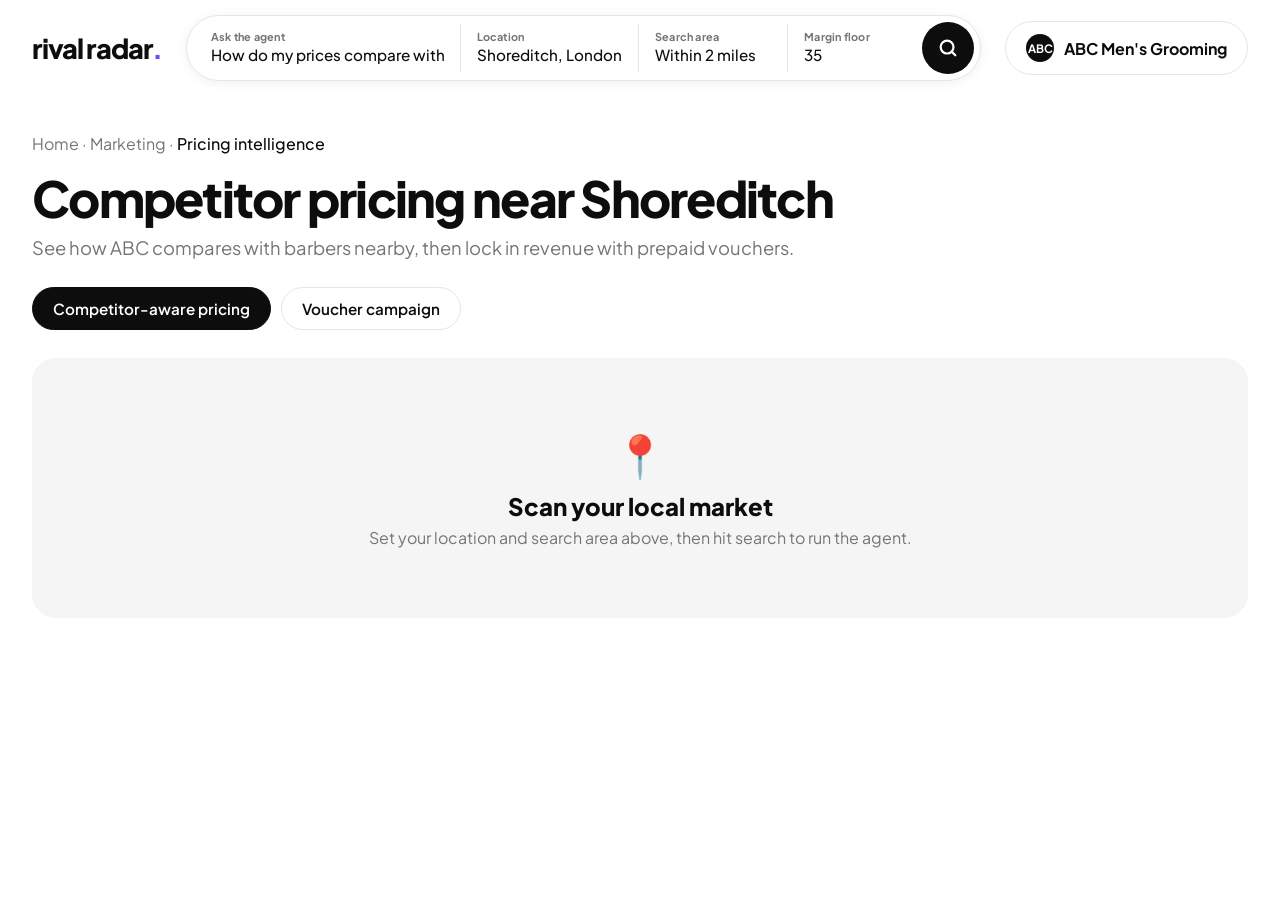
==== static/index.html @ 43eb291f "Fresha-style UI + FastAPI backend" ====
<!DOCTYPE html>
<html lang="en">
<head>
<meta charset="UTF-8"><meta name="viewport" content="width=device-width,initial-scale=1">
<title>Rival Radar · ABC Men's Grooming</title>
<link href="https://fonts.googleapis.com/css2?family=Plus+Jakarta+Sans:wght@400;500;600;700;800&display=swap" rel="stylesheet">
<style>
:root{--ink:#0D0D0D;--mut:#757575;--line:#E5E5E5;--soft:#F5F5F5;--purple:#6950F3;--green:#0F8A4A;--amber:#B45309}
*{box-sizing:border-box}
body{margin:0;font-family:'Plus Jakarta Sans',sans-serif;color:var(--ink);background:#fff;-webkit-font-smoothing:antialiased}
.wrap{max-width:1280px;margin:0 auto;padding:0 32px}
header{position:sticky;top:0;background:#fff;z-index:10;border-bottom:1px solid transparent}
.bar{display:flex;align-items:center;gap:24px;height:96px}
.logo{font-weight:800;font-size:1.7rem;letter-spacing:-.04em;white-space:nowrap}
.logo i{color:var(--purple);font-style:normal}
.search{flex:1;display:flex;align-items:center;border:1px solid var(--line);border-radius:999px;box-shadow:0 2px 12px rgba(0,0,0,.06);padding:6px 6px 6px 8px;max-width:900px;margin:0 auto}
.f{flex:1;padding:6px 16px;border-right:1px solid var(--line);min-width:0}
.f:last-of-type{border-right:0}
.f small{display:block;font-size:.68rem;font-weight:700;color:var(--mut);letter-spacing:.02em}
.f input,.f select{border:0;outline:0;font:500 .95rem 'Plus Jakarta Sans';width:100%;background:transparent;color:var(--ink);padding:2px 0;appearance:none}
.go{width:52px;height:52px;border-radius:50%;background:var(--ink);border:0;color:#fff;cursor:pointer;display:grid;place-items:center;flex-shrink:0;transition:.15s}
.go:hover{transform:scale(1.05)}.go:disabled{opacity:.5}
.acct{border:1px solid var(--line);border-radius:999px;padding:12px 20px;font-weight:700;white-space:nowrap;display:flex;gap:10px;align-items:center}
.av{width:28px;height:28px;border-radius:50%;background:var(--ink);color:#fff;display:grid;place-items:center;font-size:.72rem}
.crumb{color:var(--mut);margin:36px 0 18px;font-size:1rem}.crumb b{color:var(--ink);font-weight:500}
h1{font-size:3.1rem;font-weight:800;letter-spacing:-.035em;margin:0 0 12px;line-height:1.05}
.lede{color:var(--mut);font-size:1.15rem;margin:0 0 28px}.lede a{color:var(--purple);text-decoration:none;cursor:pointer}
.chips{display:flex;gap:10px;margin-bottom:28px}
.chip{border:1px solid var(--line);background:#fff;border-radius:999px;padding:11px 20px;font:600 .95rem 'Plus Jakarta Sans';cursor:pointer;color:var(--ink)}
.chip.on{background:var(--ink);color:#fff;border-color:var(--ink)}
.kpis{display:grid;grid-template-columns:repeat(4,1fr);gap:16px;margin-bottom:32px}
.kpi{background:var(--soft);border-radius:20px;padding:22px 24px}
.kpi .l{color:var(--mut);font-size:.88rem;font-weight:500}
.kpi .v{font-size:2rem;font-weight:800;letter-spacing:-.03em;margin-top:6px}
.kpi .d{font-size:.85rem;color:var(--mut);margin-top:2px}
h2{font-size:1.6rem;font-weight:800;letter-spacing:-.025em;margin:8px 0 16px}
.brief{border:1px solid var(--line);border-radius:20px;padding:24px 28px;margin-bottom:36px;display:flex;gap:18px}
.brief .ic{width:44px;height:44px;border-radius:50%;background:#F0EDFF;color:var(--purple);display:grid;place-items:center;font-size:1.2rem;flex-shrink:0}
.brief p{margin:0;line-height:1.7;white-space:pre-wrap;color:#333}
.grid2{display:grid;grid-template-columns:1fr 1fr;gap:14px;margin-bottom:36px}
.row{background:var(--soft);border-radius:18px;padding:20px 24px;display:flex;justify-content:space-between;align-items:center;gap:16px;transition:.15s}
.row:hover{background:#EFEFEF}
.row .n{font-weight:700;font-size:1.08rem}
.row .s{color:var(--mut);font-size:.92rem;margin-top:4px}
.row .p{text-align:right;white-space:nowrap}
.row .p .now{font-weight:700;font-size:1.15rem}
.row .p del{color:var(--mut);font-size:.92rem;margin-right:6px}
.tag{display:inline-block;font-size:.76rem;font-weight:700;padding:4px 10px;border-radius:999px;margin-top:8px}
.t-raise{background:#E6F6EC;color:var(--green)}.t-value{background:#FEF3E2;color:var(--amber)}.t-hold{background:#EEF0F3;color:#475467}
.gap{font-weight:700}.gap.neg{color:var(--green)}.gap.pos{color:var(--amber)}
.src{display:grid;grid-template-columns:1fr 1fr;gap:10px;margin-bottom:48px}
.src a{border:1px solid var(--line);border-radius:14px;padding:14px 16px;color:var(--ink);text-decoration:none;font-weight:500;font-size:.92rem;overflow:hidden;text-overflow:ellipsis;white-space:nowrap}
.src a:hover{border-color:var(--ink)}
.hero2{background:var(--ink);color:#fff;border-radius:24px;padding:34px 36px;display:flex;justify-content:space-between;align-items:center;margin-bottom:28px}
.hero2 .big{font-size:3.6rem;font-weight:800;letter-spacing:-.04em}
.hero2 .mut{color:#B3B3B3}
.cards{display:grid;grid-template-columns:repeat(3,1fr);gap:22px;margin-bottom:48px}
.cardx{border-radius:22px;overflow:hidden;border:1px solid var(--line)}
.cover{height:130px;display:flex;align-items:flex-end;padding:16px 20px;font-size:2.2rem}
.cover .badge{margin-left:auto;background:#fff;border-radius:999px;padding:7px 14px;font-size:.82rem;font-weight:700}
.body{padding:18px 20px 20px}
.body .t{display:flex;justify-content:space-between;align-items:baseline}
.body .t b{font-size:1.25rem;font-weight:800}
.offer{background:var(--soft);border-radius:14px;padding:14px 16px;display:flex;justify-content:space-between;margin-top:12px;font-weight:600}
.email{background:#fff;border:1px solid var(--line);border-radius:14px;padding:14px 16px;font-size:.86rem;color:#333;white-space:pre-wrap;line-height:1.55;margin-top:12px;max-height:220px;overflow:auto}
.send{width:100%;margin-top:14px;background:var(--ink);color:#fff;border:0;border-radius:999px;padding:14px;font:700 .95rem 'Plus Jakarta Sans';cursor:pointer}
.send:disabled{background:#E6F6EC;color:var(--green)}
.empty{background:var(--soft);border-radius:24px;padding:70px;text-align:center;margin-bottom:48px}
.empty .e{font-size:2.6rem}.empty h3{font-size:1.5rem;font-weight:800;margin:10px 0 6px}.empty p{color:var(--mut);margin:0}
.load{display:none;align-items:center;gap:12px;color:var(--mut);margin-bottom:24px;font-weight:500}
.ring{width:20px;height:20px;border:2.5px solid var(--line);border-top-color:var(--ink);border-radius:50%;animation:spin .8s linear infinite}
@keyframes spin{to{transform:rotate(360deg)}}
.steps{display:flex;gap:8px;flex-wrap:wrap;margin-bottom:24px}
.step{background:var(--soft);border-radius:999px;padding:8px 14px;font-size:.84rem;font-weight:600;animation:in .35s ease both}
.step b{color:var(--purple);margin-right:6px}
@keyframes in{from{opacity:0;transform:translateY(6px)}to{opacity:1;transform:none}}
.warn{background:#FEF3E2;color:var(--amber);border-radius:14px;padding:12px 16px;font-size:.88rem;margin-bottom:20px;font-weight:500}
</style>
</head>
<body>
<header><div class="wrap bar">
  <div class="logo">rival radar<i>.</i></div>
  <div class="search">
    <div class="f" style="flex:1.6"><small>Ask the agent</small><input id="goal" value="How do my prices compare with barbers near me?"></div>
    <div class="f"><small>Location</small><input id="area" value="Shoreditch, London"></div>
    <div class="f" style="flex:.8"><small>Search area</small><select id="radius">
      <option value="1">Within 1 mile</option><option value="2" selected>Within 2 miles</option><option value="5">Within 5 miles</option>
      <option value="10">Whole town · 10 mi</option><option value="25">Whole region · 25 mi</option></select></div>
    <div class="f" style="flex:.7"><small>Margin floor</small><select id="floor">
      <option>25</option><option>30</option><option selected>35</option><option>40</option><option>50</option></select></div>
    <button class="go" id="run" title="Run agent"><svg width="22" height="22" viewBox="0 0 24 24" fill="none" stroke="#fff" stroke-width="2.4" stroke-linecap="round"><circle cx="11" cy="11" r="7"/><path d="m20 20-3.5-3.5"/></svg></button>
  </div>
  <div class="acct"><span class="av">ABC</span>ABC Men's Grooming</div>
</div></header>

<main class="wrap">
  <div class="crumb">Home · Marketing · <b>Pricing intelligence</b></div>
  <h1 id="h1">Competitor pricing near Shoreditch</h1>
  <p class="lede" id="lede">See how ABC compares with barbers nearby, then lock in revenue with prepaid vouchers.</p>
  <div class="chips"><button class="chip on" data-t="pricing">Competitor-aware pricing</button><button class="chip" data-t="campaign">Voucher campaign</button></div>
  <div class="load" id="load"><div class="ring"></div><span id="loadTxt"></span></div>
  <section id="pricing"><div id="pOut"><div class="empty"><div class="e">📍</div><h3>Scan your local market</h3><p>Set your location and search area above, then hit search to run the agent.</p></div></div></section>
  <section id="campaign" style="display:none"><div id="cOut"><div class="empty"><div class="e">🎁</div><h3>No campaign yet</h3><p>Run the pricing agent first to build targeted voucher offers.</p></div></div></section>
</main>

<script>
const $=id=>document.getElementById(id),esc=s=>String(s??"").replace(/[&<>"']/g,c=>({"&":"&amp;","<":"&lt;",">":"&gt;",'"':"&quot;","'":"&#39;"}[c]));
const town=()=>$("area").value.split(",")[0].trim();
const head=()=>{$("h1").textContent=`Competitor pricing near ${town()}`};
$("area").oninput=head;
document.querySelectorAll(".chip").forEach(b=>b.onclick=()=>{document.querySelectorAll(".chip").forEach(x=>x.classList.remove("on"));b.classList.add("on");
  $("pricing").style.display=b.dataset.t==="pricing"?"":"none";$("campaign").style.display=b.dataset.t==="campaign"?"":"none"});
$("run").onclick=async()=>{
  const radius=+$("radius").value;
  $("run").disabled=true;$("load").style.display="flex";$("loadTxt").textContent=`Agent is scanning barbers within ${radius} miles of ${$("area").value}…`;
  try{const r=await fetch("/api/run",{method:"POST",headers:{"Content-Type":"application/json"},
    body:JSON.stringify({goal:$("goal").value,area:$("area").value,radius,floor:+$("floor").value})});render(await r.json())}
  catch(e){$("pOut").innerHTML=`<div class="warn">Error: ${esc(e)}</div>`}
  $("run").disabled=false;$("load").style.display="none";
};
function render(d){
  const recs=d.pricing.recommendations,rc=d.research,raises=recs.filter(r=>r.action.includes("RAISE")).length;
  const gap=(recs.reduce((a,r)=>a+r["gap %"],0)/recs.length).toFixed(1);
  $("lede").innerHTML=`Compared with ${rc.competitors_sampled} barbers within ${rc.radius_miles} miles of ${esc(rc.area)}${(rc.sources||[]).some(s=>s.url)?` · <a onclick="document.getElementById('srcs').scrollIntoView({behavior:'smooth'})">See sources</a>`:""}`;
  const rows=recs.map(r=>{
    const cls=r.action.includes("RAISE")?"raise":r.action.includes("value")?"value":"hold";
    const lab={raise:"Raise price",value:"Hold · add value",hold:"Hold"}[cls];
    const g=r["gap %"],changed=r["recommended £"]!==r["ABC price £"];
    return `<div class="row"><div><div class="n">${esc(r.service)}</div>
      <div class="s">Local median £${r["local median £"]} · range £${esc(r["local range £"])} · <span class="gap ${g<0?"neg":g>0?"pos":""}">${g>0?"+":""}${g}%</span></div>
      <span class="tag t-${cls}">${lab}</span></div>
      <div class="p">${changed?`<del>£${r["ABC price £"]}</del>`:""}<span class="now">£${r["recommended £"]}</span><div class="s">floor £${r["margin floor £"]}</div></div></div>`}).join("");
  const srcs=(rc.sources||[]).filter(s=>s.url).map(s=>`<a href="${esc(s.url)}" target="_blank">↗ ${esc(s.title)}</a>`).join("");
  $("pOut").innerHTML=`${d.fallback?`<div class="warn">LLM unavailable, so the deterministic pipeline was used.</div>`:""}
    <div class="steps">${d.steps.map((s,i)=>`<div class="step" style="animation-delay:${i*.07}s"><b>${i+1}</b>${esc(s.replaceAll("_"," "))}</div>`).join("")}</div>
    <div class="kpis">
      <div class="kpi"><div class="l">Barbers compared</div><div class="v">${rc.competitors_sampled}</div><div class="d">within ${rc.radius_miles} mi</div></div>
      <div class="kpi"><div class="l">Average price gap</div><div class="v">${gap>0?"+":""}${gap}%</div><div class="d">vs local median</div></div>
      <div class="kpi"><div class="l">Underpriced services</div><div class="v">${raises}</div><div class="d">recommend raising</div></div>
      <div class="kpi"><div class="l">Uplift per full menu</div><div class="v">£${d.pricing["price_uplift_per_full_menu_£"]}</div><div class="d">above ${d.pricing.margin_floor_pct}% margin floor</div></div></div>
    <div class="brief"><div class="ic">✦</div><div><h2 style="font-size:1.2rem;margin:0 0 8px">Agent brief</h2><p>${esc(d.brief).replace(/\*\*(.+?)\*\*/g,"<b>$1</b>")}</p></div></div>
    <h2>ABC vs the local market</h2><div class="grid2">${rows}</div>
    ${srcs?`<h2 id="srcs">Sources</h2><div class="src">${srcs}</div>`:""}`;
  const so=d.campaign,segs=Object.entries(so.segments);
  const total=segs.reduce((a,[,v])=>a+v["projected_£_upfront"],0),reach=segs.reduce((a,[,v])=>a+v.count,0);
  const look={lapsed:["linear-gradient(135deg,#FDE2E4,#FAD0C4)","↺","Win back"],vip:["linear-gradient(135deg,#E4DEFF,#C9BEFF)","★","VIP"],regular:["linear-gradient(135deg,#D9F2E6,#BDE8D1)","✂︎","Regulars"]};
  $("cOut").innerHTML=`<div class="hero2"><div><div class="mut" style="font-weight:600">Projected revenue locked in upfront</div><div class="big">£${total.toLocaleString()}</div>
    <div class="mut">8% redemption · paid before Christmas</div></div><div style="text-align:right"><div class="mut" style="font-weight:600">Reachable clients</div>
    <div style="font-size:2.2rem;font-weight:800">${reach}</div><div class="mut">${so.opted_out_excluded} excluded · no marketing consent</div></div></div>
    <div class="cards">${segs.map(([k,v])=>{const [bg,ic,nm]=look[k]||["#F5F5F5","•",k];return `<div class="cardx">
      <div class="cover" style="background:${bg}">${ic}<span class="badge">Expires ${v.expires}</span></div>
      <div class="body"><div class="t"><b>${nm}</b><span class="s" style="color:var(--mut)">${v.count} clients</span></div>
      <div class="offer"><span>Pay £${v.pay}</span><span>Get £${v.get}</span></div>
      <div class="s" style="color:var(--mut);margin-top:10px;font-size:.88rem">${esc(v.pitch)} · ≈ £${v["projected_£_upfront"].toLocaleString()} upfront</div>
      ${d.drafts[k]?`<div class="email">${esc(d.drafts[k])}</div>`:""}
      <button class="send" onclick="this.textContent='✓ Queued ${v.count} emails (demo)';this.disabled=true">Approve & send to ${v.count}</button></div></div>`}).join("")}</div>`;
}
</script>
</body>
</html>
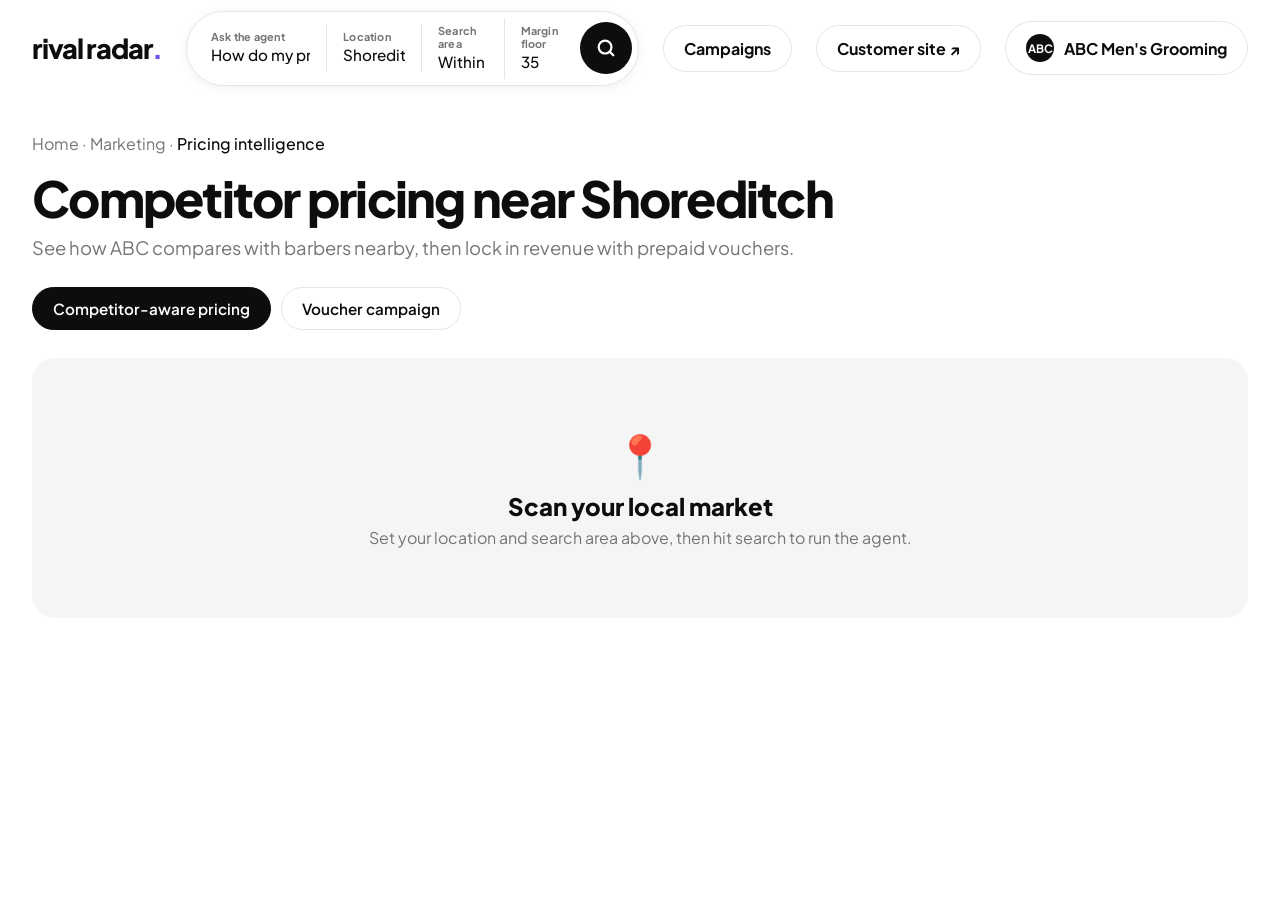
==== commit 8ccbe905: "Customer site + campaigns in Rival Radar design" ====
--- a/static/index.html
+++ b/static/index.html
@@ -90,6 +90,8 @@
       <option>25</option><option>30</option><option selected>35</option><option>40</option><option>50</option></select></div>
     <button class="go" id="run" title="Run agent"><svg width="22" height="22" viewBox="0 0 24 24" fill="none" stroke="#fff" stroke-width="2.4" stroke-linecap="round"><circle cx="11" cy="11" r="7"/><path d="m20 20-3.5-3.5"/></svg></button>
   </div>
+  <a href="/campaigns.html" class="acct" style="text-decoration:none;color:inherit">Campaigns</a>
+  <a href="/shop.html" target="_blank" class="acct" style="text-decoration:none;color:inherit">Customer site ↗</a>
   <div class="acct"><span class="av">ABC</span>ABC Men's Grooming</div>
 </div></header>
 
@@ -103,6 +105,8 @@
   <section id="campaign" style="display:none"><div id="cOut"><div class="empty"><div class="e">🎁</div><h3>No campaign yet</h3><p>Run the pricing agent first to build targeted voucher offers.</p></div></div></section>
 </main>
 
+<script src="demo-data.js?v=13"></script>
+<script src="store.js?v=13"></script>
 <script>
 const $=id=>document.getElementById(id),esc=s=>String(s??"").replace(/[&<>"']/g,c=>({"&":"&amp;","<":"&lt;",">":"&gt;",'"':"&quot;","'":"&#39;"}[c]));
 const town=()=>$("area").value.split(",")[0].trim();
@@ -118,7 +122,31 @@
   catch(e){$("pOut").innerHTML=`<div class="warn">Error: ${esc(e)}</div>`}
   $("run").disabled=false;$("load").style.display="none";
 };
+/* Approve & send: deliver this segment's voucher to the demo shop's opted-in clients (same rules as the backend). */
+let LAST=null;
+function segOf(c){const days=(Date.now()-Date.parse(c.last_visit))/864e5;return days>60?"lapsed":(c.lifetime_spend>=700?"vip":"regular")}
+function sendSeg(btn,k){
+  const v=LAST.campaign.segments[k],me=DEMO.competitors.me,st=PRStore.get(),offerId="seg"+Date.now()+k;
+  const ends=isNaN(Date.parse(v.expires))?new Date(Date.now()+14*864e5):new Date(Date.parse(v.expires)+86399e3);
+  let sent=0,skipped=0;
+  for(const c of DEMO.clients.filter(c=>c.consent_marketing===true&&segOf(c)===k)){
+    if(st.emails.some(m=>m.kind==="segment"&&m.to_email===c.email&&!m.revoked_at&&Date.parse(m.ends)>Date.now())){skipped++;continue}
+    const code="ABC-"+Math.random().toString(36).slice(2,7).toUpperCase();
+    const raw=String((LAST.drafts||{})[k]||"").replaceAll("{first_name}",c.first_name).replaceAll("{VOUCHER_CODE}",code);
+    const subject=(raw.match(/^\s*subject\s*:\s*(.+)$/im)||[])[1]||`${me.name}: pay £${v.pay}, get £${v.get}`;
+    const body=raw.replace(/^\s*subject\s*:.*$/im,"").trim()||`Hi ${c.first_name}, pay £${v.pay} today and get £${v.get} to spend on any service. Use code ${code} by ${v.expires}.`;
+    PRStore.addEmail({to_email:c.email,offer_id:offerId,kind:"segment",segment:k,first_name:c.first_name,service_key:null,pay:v.pay,value:v.get,ends:ends.toISOString(),
+      spa:me.name,brand:me.brand,subject,headline:`Pay £${v.pay}, get £${v.get} to spend at ${me.name}`,body,cta:"Buy gift card",code,
+      footer:`${me.brand.sign_off}. You're receiving this because you agreed to hear from us. Unsubscribe any time.`});
+    sent++;
+  }
+  btn.disabled=true;btn.textContent=`✓ Sent to ${sent} client${sent===1?"":"s"}${skipped?` · ${skipped} already had one`:""}`;
+  const who=DEMO.clients.filter(c=>c.consent_marketing===true&&segOf(c)===k);
+  btn.insertAdjacentHTML("afterend",`<div style="display:flex;gap:8px;flex-wrap:wrap;justify-content:center;margin-top:10px">${who.map(c=>`<button class="chip" style="padding:7px 14px;font-size:.85rem" onclick="PRStore.setSession('${c.id}','inbox');this.textContent='✓ ${esc(c.first_name)} open in shop'">View ${esc(c.first_name)}'s inbox</button>`).join("")}</div>
+    <a href="/campaigns.html" style="display:block;text-align:center;margin-top:10px;color:var(--purple);font-weight:600;text-decoration:none">Track delivery and revoke →</a>`);
+}
 function render(d){
+  LAST=d;
   const recs=d.pricing.recommendations,rc=d.research,raises=recs.filter(r=>r.action.includes("RAISE")).length;
   const gap=(recs.reduce((a,r)=>a+r["gap %"],0)/recs.length).toFixed(1);
   $("lede").innerHTML=`Compared with ${rc.competitors_sampled} barbers within ${rc.radius_miles} miles of ${esc(rc.area)}${(rc.sources||[]).some(s=>s.url)?` · <a onclick="document.getElementById('srcs').scrollIntoView({behavior:'smooth'})">See sources</a>`:""}`;
@@ -153,7 +181,8 @@
       <div class="offer"><span>Pay £${v.pay}</span><span>Get £${v.get}</span></div>
       <div class="s" style="color:var(--mut);margin-top:10px;font-size:.88rem">${esc(v.pitch)} · ≈ £${v["projected_£_upfront"].toLocaleString()} upfront</div>
       ${d.drafts[k]?`<div class="email">${esc(d.drafts[k])}</div>`:""}
-      <button class="send" onclick="this.textContent='✓ Queued ${v.count} emails (demo)';this.disabled=true">Approve & send to ${v.count}</button></div></div>`}).join("")}</div>`;
+      <button class="send" onclick="sendSeg(this,'${k}')">Approve & send</button>
+      <div class="s" style="color:var(--mut);font-size:.8rem;margin-top:8px;text-align:center">${v.count} in the agent's synthetic list · sends to opted-in ${esc(k)} clients in the demo shop: ${DEMO.clients.filter(c=>c.consent_marketing===true&&segOf(c)===k).map(c=>esc(c.first_name)).join(", ")||"none"}</div></div></div>`}).join("")}</div>`;
 }
 </script>
 </body>
